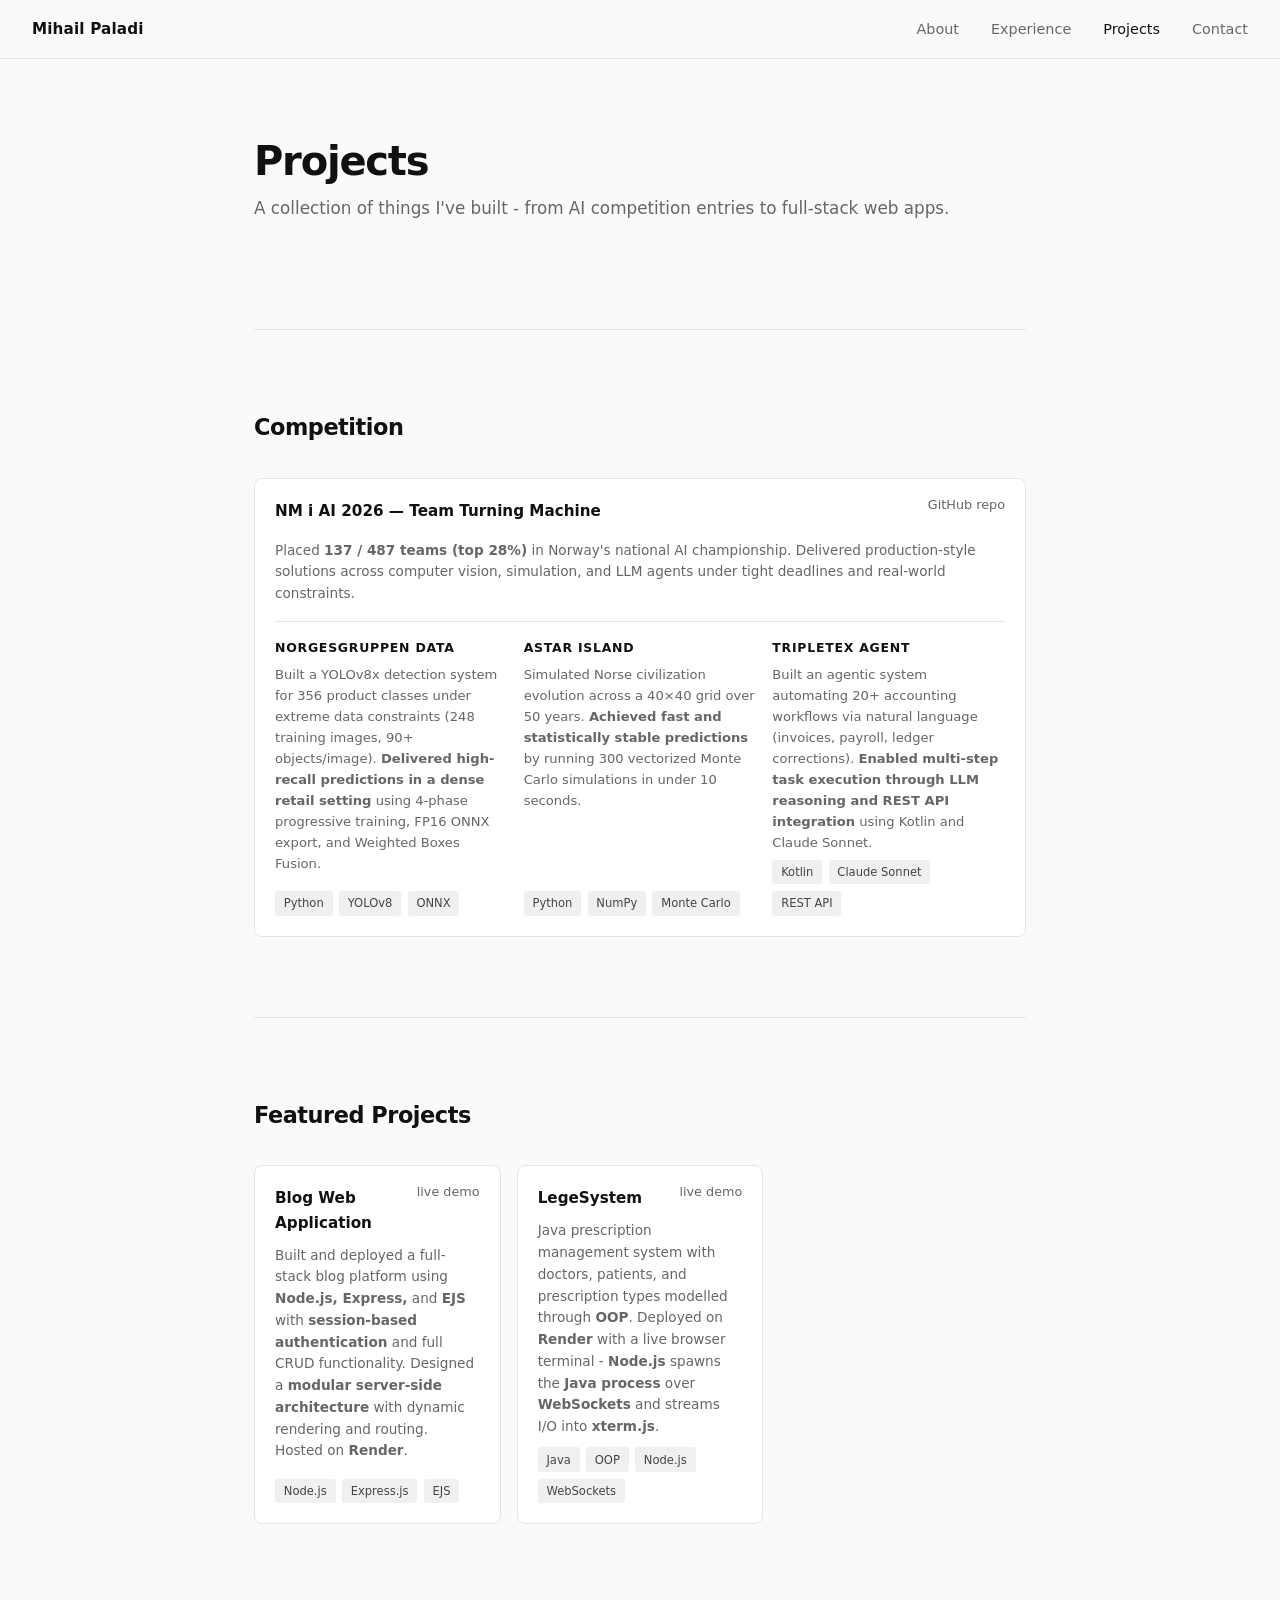
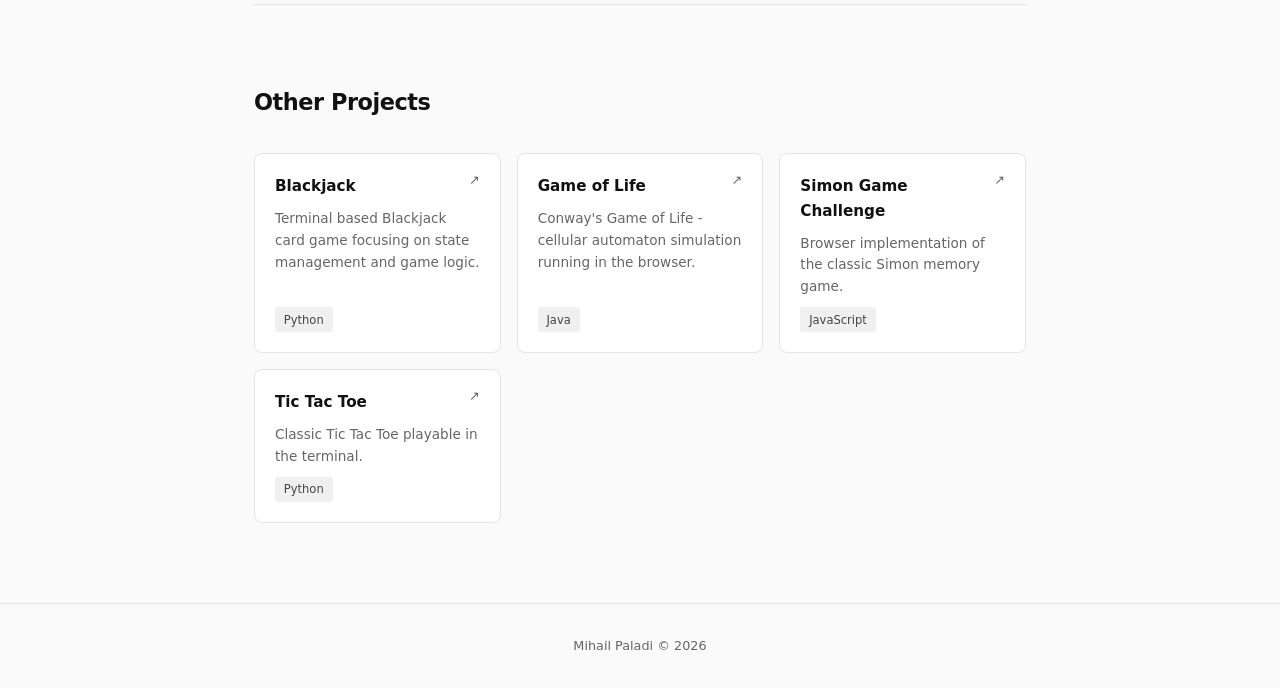
==== projects.html @ 1f40204e "update folder structure, add projects page, move script to own file" ====
<!DOCTYPE html>
<html lang="en">
<head>
  <meta charset="UTF-8" />
  <meta name="viewport" content="width=device-width, initial-scale=1.0" />
  <title>Projects &mdash; Mihail Paladi</title>
  <link rel="stylesheet" href="css/style.css" />
</head>
<body>

  <nav>
    <a href="index.html" class="nav-name">Mihail Paladi</a>
    <ul>
      <li><a href="index.html#about">About</a></li>
      <li><a href="index.html#experience">Experience</a></li>
      <li><a href="projects.html" class="nav-active">Projects</a></li>
      <li><a href="index.html#contact">Contact</a></li>
    </ul>
  </nav>

  <main>

    <section id="projects-hero">
      <h1 style="font-size: clamp(1.75rem, 4vw, 2.5rem); font-weight: 700; letter-spacing: -0.03em; line-height: 1.1; margin-bottom: 0.75rem;">Projects</h1>
      <p class="subtitle">A collection of things I've built - from AI competition entries to full-stack web apps.</p>
    </section>

    <section id="competition">
      <h2>Competition</h2>

      <div class="card card-featured" style="display: flex; flex-direction: column;">
        <div class="card-header">
          <div>
            <h4>NM i AI 2026 &mdash; Team Turning Machine</h4>
          </div>
          <a href="https://github.com/Mibiss/Turning-Machine" target="_blank" rel="noopener">GitHub repo</a>
        </div>
        <p>Placed <strong>137 / 487 teams (top 28%)</strong> in Norway's national AI championship. Delivered production-style solutions across computer vision, simulation, and LLM agents under tight deadlines and real-world constraints.</p>
        <div class="challenges">

          <div class="challenge">
            <span class="challenge-label">NorgesGruppen Data</span>
            <p>Built a YOLOv8x detection system for 356 product classes under extreme data constraints (248 training images, 90+ objects/image). <strong>Delivered high-recall predictions in a dense retail setting</strong> using 4-phase progressive training, FP16 ONNX export, and Weighted Boxes Fusion.</p>
            <div class="tags"><span>Python</span><span>YOLOv8</span><span>ONNX</span></div>
          </div>

          <div class="challenge">
            <span class="challenge-label">Astar Island</span>
            <p>Simulated Norse civilization evolution across a 40&times;40 grid over 50 years. <strong>Achieved fast and statistically stable predictions</strong> by running 300 vectorized Monte Carlo simulations in under 10 seconds.</p>
            <div class="tags"><span>Python</span><span>NumPy</span><span>Monte Carlo</span></div>
          </div>

          <div class="challenge">
            <span class="challenge-label">Tripletex Agent</span>
            <p>Built an agentic system automating 20+ accounting workflows via natural language (invoices, payroll, ledger corrections). <strong>Enabled multi-step task execution through LLM reasoning and REST API integration</strong> using Kotlin and Claude Sonnet.</p>
            <div class="tags"><span>Kotlin</span><span>Claude Sonnet</span><span>REST API</span></div>
          </div>

        </div>
      </div>
    </section>

    <section id="featured">
      <h2>Featured Projects</h2>

      <div class="project-grid">

        <div class="card">
          <div class="card-header">
            <h4>Blog Web Application</h4>
            <a href="https://blog-web-app-y3wl.onrender.com" target="_blank" rel="noopener" class="stretched-link">live demo</a>
          </div>
          <p>Built and deployed a full-stack blog platform using <strong>Node.js, Express,</strong> and <strong>EJS</strong> with <strong>session-based authentication</strong> and full CRUD functionality. Designed a <strong>modular server-side architecture</strong> with dynamic rendering and routing. Hosted on <strong>Render</strong>.</p>
          <div class="tags"><span>Node.js</span><span>Express.js</span><span>EJS</span></div>
        </div>

        <div class="card">
          <div class="card-header">
            <h4>LegeSystem</h4>
            <a href="https://legesystem.onrender.com" target="_blank" rel="noopener" class="stretched-link">live demo</a>
          </div>
          <p>Java prescription management system with doctors, patients, and prescription types modelled through <strong>OOP</strong>. Deployed on <strong>Render</strong> with a live browser terminal - <strong>Node.js</strong> spawns the <strong>Java process</strong> over <strong>WebSockets</strong> and streams I/O into <strong>xterm.js</strong>.</p>
          <div class="tags"><span>Java</span><span>OOP</span><span>Node.js</span><span>WebSockets</span></div>
        </div>

      </div>
    </section>

    <section id="other">
      <h2>Other Projects</h2>

      <div class="project-grid">

        <div class="card">
          <div class="card-header">
            <h4>Blackjack</h4>
            <a href="https://github.com/Mibiss/Black_Jack" target="_blank" rel="noopener">↗</a>
          </div>
          <p>Terminal based Blackjack card game focusing on state management and game logic.</p>
          <div class="tags"><span>Python</span></div>
        </div>

        <div class="card">
          <div class="card-header">
            <h4>Game of Life</h4>
            <a href="https://github.com/Mibiss/GameOfLife" target="_blank" rel="noopener">↗</a>
          </div>
          <p>Conway's Game of Life - cellular automaton simulation running in the browser.</p>
          <div class="tags"><span>Java</span></div>
        </div>

        <div class="card">
          <div class="card-header">
            <h4>Simon Game Challenge</h4>
            <a href="https://github.com/Mibiss/SimonGameChallenge" target="_blank" rel="noopener">↗</a>
          </div>
          <p>Browser implementation of the classic Simon memory game.</p>
          <div class="tags"><span>JavaScript</span></div>
        </div>

        <div class="card">
          <div class="card-header">
            <h4>Tic Tac Toe</h4>
            <a href="https://github.com/Mibiss/TicTacToe" target="_blank" rel="noopener">↗</a>
          </div>
          <p>Classic Tic Tac Toe playable in the terminal.</p>
          <div class="tags"><span>Python</span></div>
        </div>

      </div>
    </section>

  </main>

  <footer>
    <p>Mihail Paladi &copy; 2026</p>
  </footer>

  <script src="js/main.js"></script>

</body>
</html>
---- css/style.css ----
*, *::before, *::after {
  box-sizing: border-box;
  margin: 0;
  padding: 0;
}

:root {
  --bg: #fafafa;
  --surface: #ffffff;
  --border: #e5e5e5;
  --text: #111111;
  --muted: #666666;
  --accent: #111111;
  --tag-bg: #f0f0f0;
  --tag-text: #444444;
}

html {
  scroll-behavior: smooth;
}

body {
  font-family: system-ui, -apple-system, sans-serif;
  background: var(--bg);
  color: var(--text);
  line-height: 1.6;
  font-size: 1rem;
}

/* NAV */

nav {
  position: sticky;
  top: 0;
  background: var(--bg);
  border-bottom: 1px solid var(--border);
  display: flex;
  align-items: center;
  justify-content: space-between;
  padding: 1rem 2rem;
  z-index: 100;
}

.nav-name {
  font-weight: 600;
  font-size: 0.95rem;
  letter-spacing: 0.01em;
  text-decoration: none;
  color: var(--text);
}

nav ul {
  list-style: none;
  display: flex;
  gap: 2rem;
}

nav a {
  text-decoration: none;
  color: var(--muted);
  font-size: 0.9rem;
  transition: color 0.15s;
}

nav a:hover {
  color: var(--text);
}

nav a.nav-active {
  color: var(--text);
  font-weight: 500;
}

/* MAIN */

main {
  max-width: 820px;
  margin: 0 auto;
  padding: 0 1.5rem;
}

section {
  padding: 5rem 0;
  border-bottom: 1px solid var(--border);
}

section:last-child {
  border-bottom: none;
}

/* HERO */

#hero {
  padding: 6rem 0 5rem;
}

#hero h1 {
  font-size: clamp(2rem, 5vw, 3rem);
  font-weight: 700;
  letter-spacing: -0.03em;
  line-height: 1.1;
  margin-bottom: 0.75rem;
}

.subtitle {
  color: var(--muted);
  font-size: 1.05rem;
  margin-bottom: 1.75rem;
}

.hero-links {
  display: flex;
  gap: 1rem;
}

.hero-links a {
  text-decoration: none;
  color: var(--text);
  font-size: 0.9rem;
  font-weight: 500;
  padding: 0.45rem 1rem;
  border: 1px solid var(--border);
  border-radius: 6px;
  transition: background 0.15s, border-color 0.15s;
}

.hero-links a:hover {
  background: #f0f0f0;
  border-color: #ccc;
}

/* ABOUT */

#about > p {
  color: var(--muted);
  max-width: 600px;
  margin-bottom: 0.85rem;
}

#about > p:last-of-type {
  margin-bottom: 2rem;
}

.section-label {
  font-size: 0.78rem;
  font-weight: 600;
  text-transform: uppercase;
  letter-spacing: 0.08em;
  color: var(--muted);
  margin-bottom: 0.75rem;
  margin-top: 1.75rem;
}

.skill-groups {
  display: flex;
  flex-direction: column;
  gap: 0.75rem;
  margin-bottom: 1.75rem;
}

.skill-group {
  display: flex;
  align-items: flex-start;
  gap: 1rem;
}

.skill-group-label {
  font-size: 0.78rem;
  color: var(--muted);
  white-space: nowrap;
  min-width: 150px;
  padding-top: 0.3rem;
}

.skills {
  display: flex;
  flex-wrap: wrap;
  gap: 0.5rem;
}

.skills span {
  background: var(--tag-bg);
  color: var(--tag-text);
  font-size: 0.8rem;
  padding: 0.3rem 0.75rem;
  border-radius: 4px;
}

/* HEADINGS */

h2 {
  font-size: 1.4rem;
  font-weight: 700;
  letter-spacing: -0.02em;
  margin-bottom: 2rem;
}

h3.category {
  font-size: 0.8rem;
  font-weight: 600;
  text-transform: uppercase;
  letter-spacing: 0.08em;
  color: var(--muted);
  margin-bottom: 1rem;
  margin-top: 2.5rem;
}

h3.category:first-of-type {
  margin-top: 0;
}

/* PROJECT GRID */

.project-grid {
  display: grid;
  grid-template-columns: repeat(auto-fill, minmax(240px, 1fr));
  gap: 1rem;
}

.card {
  background: var(--surface);
  border: 1px solid var(--border);
  border-radius: 8px;
  padding: 1.25rem;
  display: flex;
  flex-direction: column;
  gap: 0.6rem;
  transition: border-color 0.15s, box-shadow 0.15s;
  position: relative;
}

.stretched-link::after {
  content: '';
  position: absolute;
  inset: 0;
}

.card:hover {
  border-color: #bbb;
  box-shadow: 0 2px 12px rgba(0,0,0,0.06);
}

.card-header {
  display: flex;
  justify-content: space-between;
  align-items: flex-start;
}

.card-header h4 {
  font-size: 0.95rem;
  font-weight: 600;
}

.card-header a {
  text-decoration: none;
  color: var(--muted);
  font-size: 0.8rem;
  line-height: 1;
  transition: color 0.15s;
  white-space: nowrap;
}

.card-header a:hover {
  color: var(--text);
}

.card p {
  font-size: 0.85rem;
  color: var(--muted);
  flex: 1;
}

.tags {
  display: flex;
  flex-wrap: wrap;
  gap: 0.4rem;
}

.tags span {
  background: var(--tag-bg);
  color: var(--tag-text);
  font-size: 0.72rem;
  padding: 0.2rem 0.55rem;
  border-radius: 3px;
}

/* FEATURED CARD */

.card-featured {
  grid-column: 1 / -1;
  gap: 1rem;
}

.card-meta {
  font-size: 0.78rem;
  color: var(--muted);
  margin-top: 0.2rem;
}

.challenges {
  display: grid;
  grid-template-columns: repeat(auto-fill, minmax(220px, 1fr));
  gap: 1rem;
  border-top: 1px solid var(--border);
  padding-top: 1rem;
}

.challenge {
  display: flex;
  flex-direction: column;
  gap: 0.4rem;
}

.challenge-label {
  font-size: 0.78rem;
  font-weight: 600;
  text-transform: uppercase;
  letter-spacing: 0.06em;
  color: var(--text);
}

.challenge p {
  font-size: 0.82rem;
  color: var(--muted);
}

/* ALL PROJECTS LINK */

.all-projects-link {
  margin-top: 1.5rem;
}

.all-projects-link a {
  text-decoration: none;
  color: var(--text);
  font-size: 0.9rem;
  font-weight: 500;
  padding: 0.45rem 1rem;
  border: 1px solid var(--border);
  border-radius: 6px;
  transition: background 0.15s, border-color 0.15s;
  display: inline-block;
}

.all-projects-link a:hover {
  background: #f0f0f0;
  border-color: #ccc;
}

/* EXPERIENCE */

.exp-entry {
  padding-bottom: 2rem;
  margin-bottom: 2rem;
  border-bottom: 1px solid var(--border);
}

.exp-entry:last-child {
  border-bottom: none;
  margin-bottom: 0;
  padding-bottom: 0;
}

.exp-header {
  display: flex;
  justify-content: space-between;
  align-items: flex-start;
  margin-bottom: 0.75rem;
  gap: 1rem;
}

.exp-header h4 {
  font-size: 0.95rem;
  font-weight: 600;
}

.exp-company {
  font-size: 0.85rem;
  color: var(--muted);
  margin-top: 0.15rem;
}

.exp-date {
  font-size: 0.78rem;
  color: var(--muted);
  white-space: nowrap;
  flex-shrink: 0;
}

.exp-entry ul {
  list-style: none;
  display: flex;
  flex-direction: column;
  gap: 0.35rem;
}

.exp-entry ul li {
  font-size: 0.875rem;
  color: var(--muted);
  padding-left: 1rem;
  position: relative;
}

.exp-entry ul li::before {
  content: "–";
  position: absolute;
  left: 0;
  color: var(--border);
}

.exp-note {
  font-size: 0.875rem;
  color: var(--muted);
}

/* CONTACT */

#contact p {
  color: var(--muted);
  margin-bottom: 1.5rem;
}

.contact-links {
  display: flex;
  flex-direction: column;
  gap: 0.6rem;
}

.contact-links a {
  text-decoration: none;
  color: var(--text);
  font-size: 0.95rem;
  font-weight: 500;
  transition: color 0.15s;
}

.contact-links a:hover {
  color: var(--muted);
}

/* FOOTER */

footer {
  text-align: center;
  padding: 2rem;
  font-size: 0.8rem;
  color: var(--muted);
  border-top: 1px solid var(--border);
}

/* RESPONSIVE */

@media (max-width: 600px) {
  nav {
    padding: 1rem;
  }

  nav ul {
    gap: 1.25rem;
  }

  .project-grid {
    grid-template-columns: 1fr;
  }
}
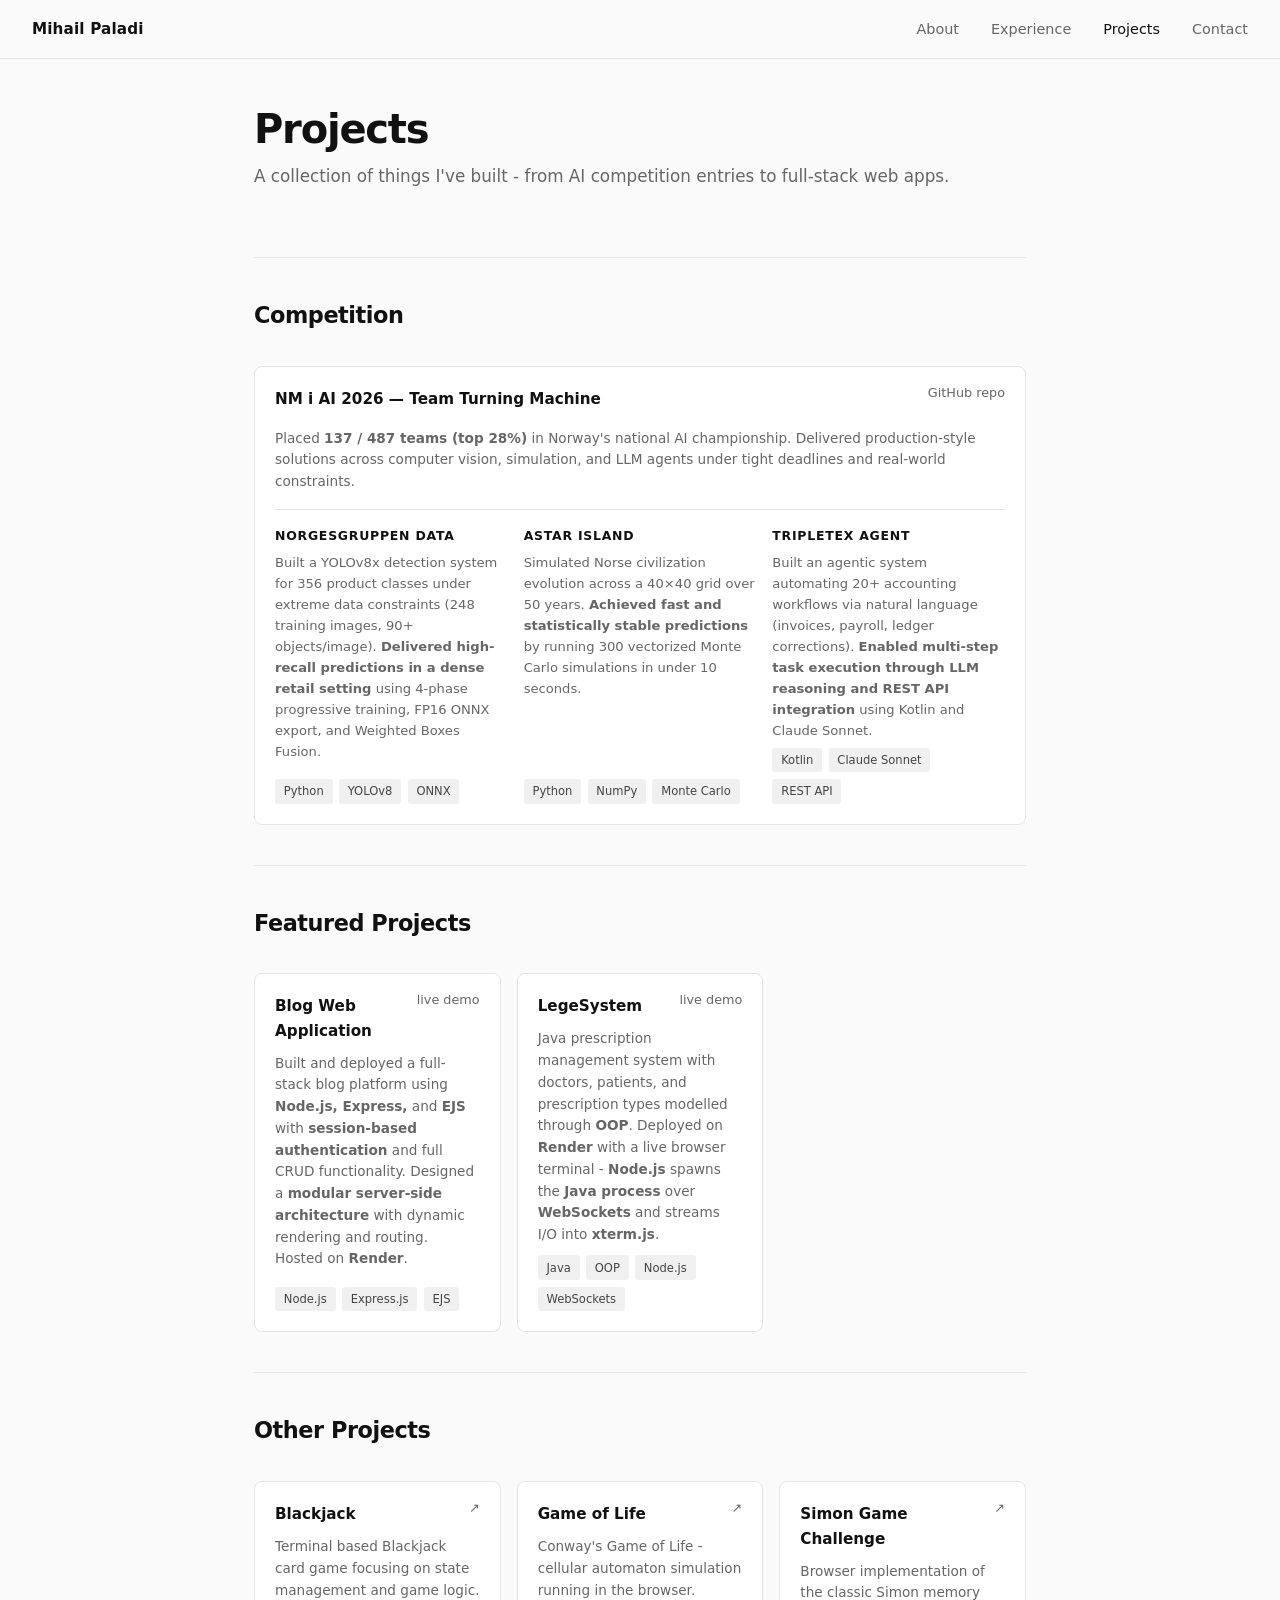
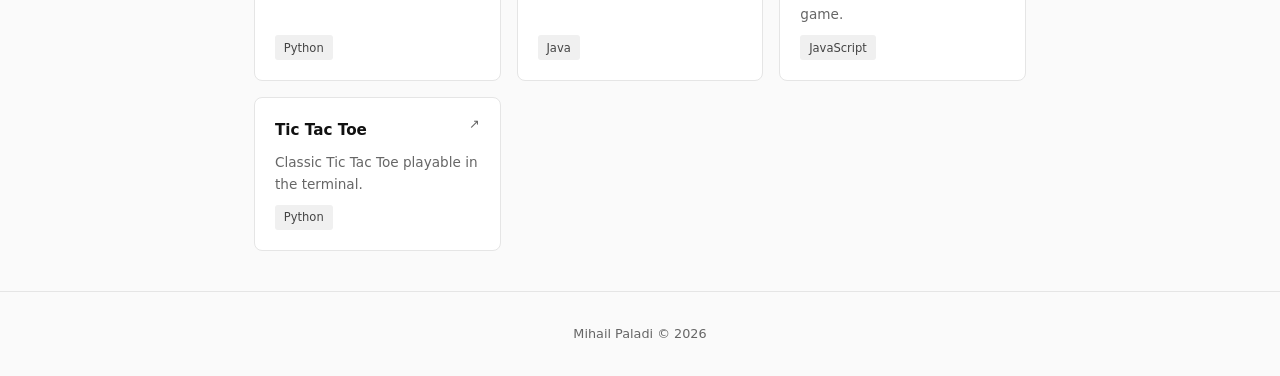
==== commit 10782539: "redirect fix to not open new tab" ====
--- a/projects.html
+++ b/projects.html
@@ -68,7 +68,7 @@
         <div class="card">
           <div class="card-header">
             <h4>Blog Web Application</h4>
-            <a href="https://blog-web-app-y3wl.onrender.com" target="_blank" rel="noopener" class="stretched-link">live demo</a>
+            <a href="https://blog-web-app-y3wl.onrender.com" class="stretched-link">live demo</a>
           </div>
           <p>Built and deployed a full-stack blog platform using <strong>Node.js, Express,</strong> and <strong>EJS</strong> with <strong>session-based authentication</strong> and full CRUD functionality. Designed a <strong>modular server-side architecture</strong> with dynamic rendering and routing. Hosted on <strong>Render</strong>.</p>
           <div class="tags"><span>Node.js</span><span>Express.js</span><span>EJS</span></div>
@@ -77,7 +77,7 @@
         <div class="card">
           <div class="card-header">
             <h4>LegeSystem</h4>
-            <a href="https://legesystem.onrender.com" target="_blank" rel="noopener" class="stretched-link">live demo</a>
+            <a href="https://legesystem.onrender.com" class="stretched-link">live demo</a>
           </div>
           <p>Java prescription management system with doctors, patients, and prescription types modelled through <strong>OOP</strong>. Deployed on <strong>Render</strong> with a live browser terminal - <strong>Node.js</strong> spawns the <strong>Java process</strong> over <strong>WebSockets</strong> and streams I/O into <strong>xterm.js</strong>.</p>
           <div class="tags"><span>Java</span><span>OOP</span><span>Node.js</span><span>WebSockets</span></div>
--- a/css/style.css
+++ b/css/style.css
@@ -80,7 +80,7 @@
 }
 
 section {
-  padding: 5rem 0;
+  padding: 2.5rem 0;
   border-bottom: 1px solid var(--border);
 }
 
@@ -90,8 +90,9 @@
 
 /* HERO */
 
-#hero {
-  padding: 6rem 0 5rem;
+#hero,
+#projects-hero {
+  padding: 3rem 0 2.5rem;
 }
 
 #hero h1 {
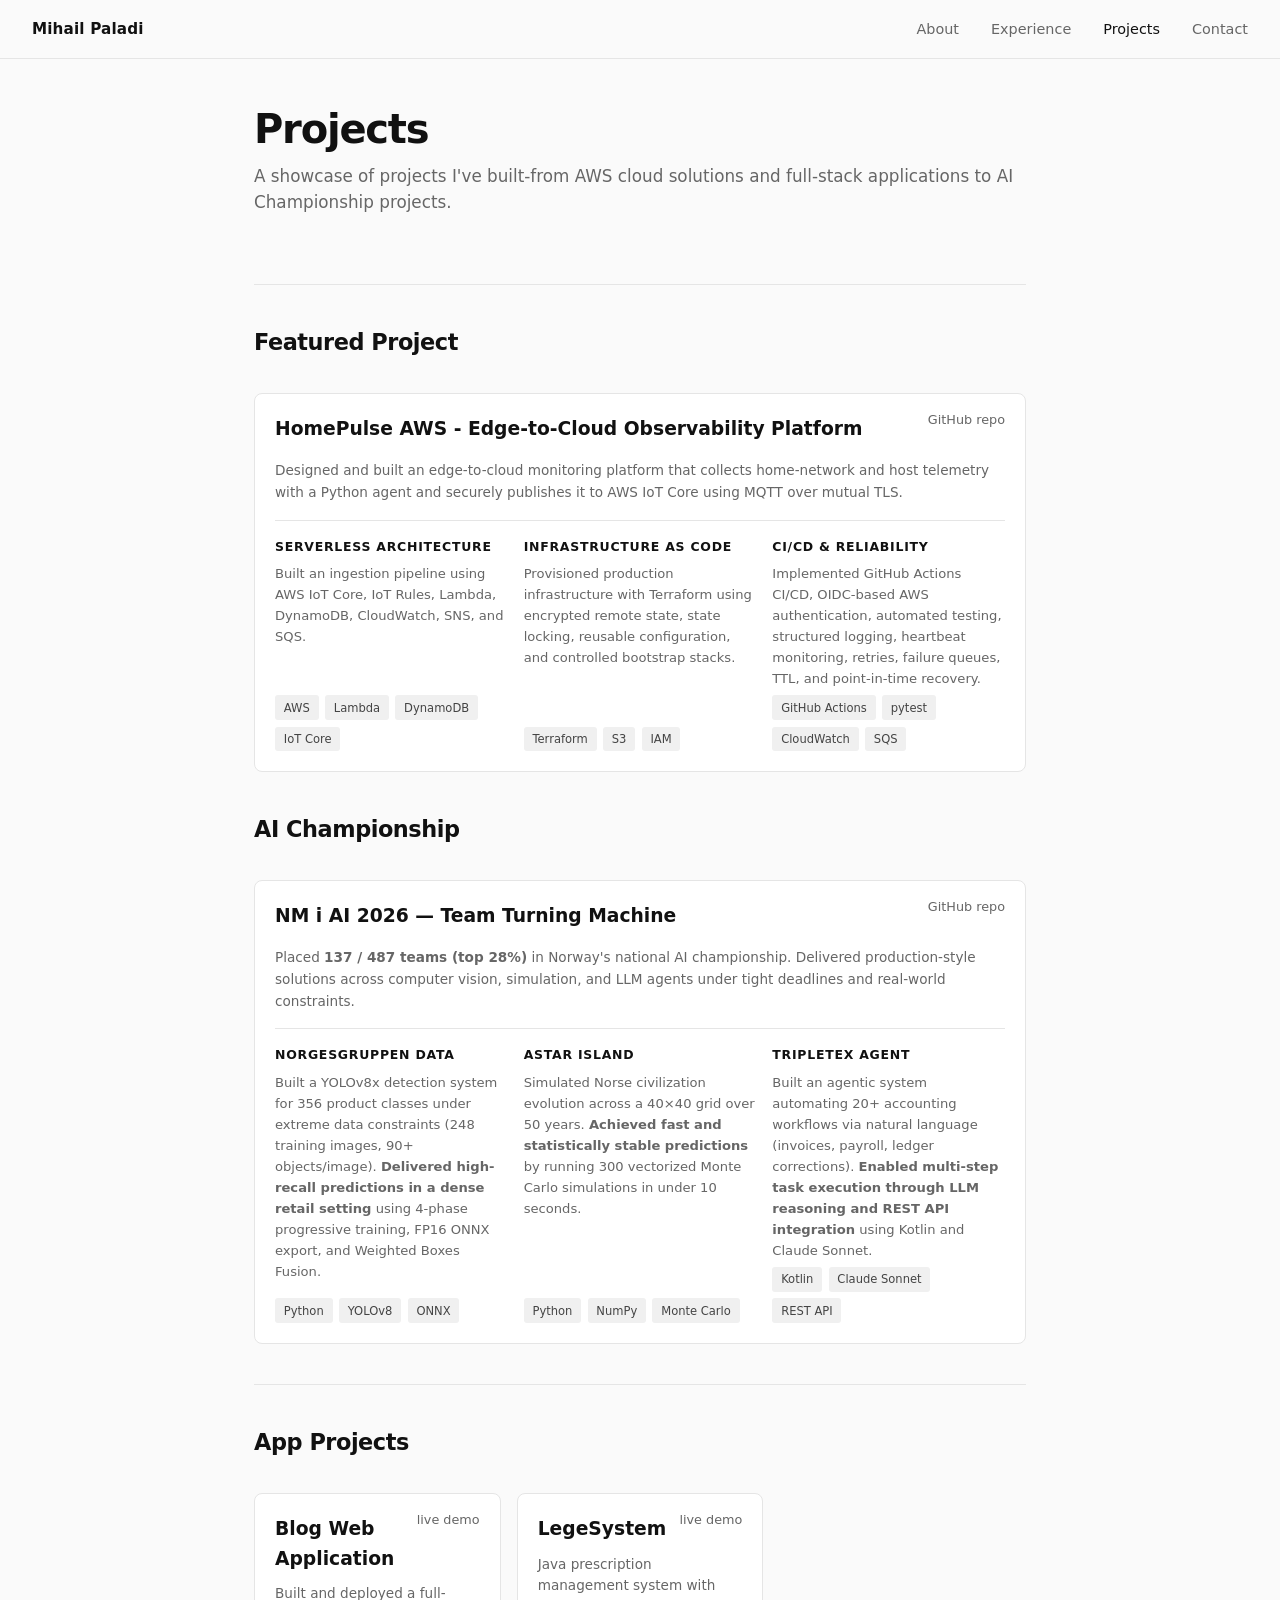
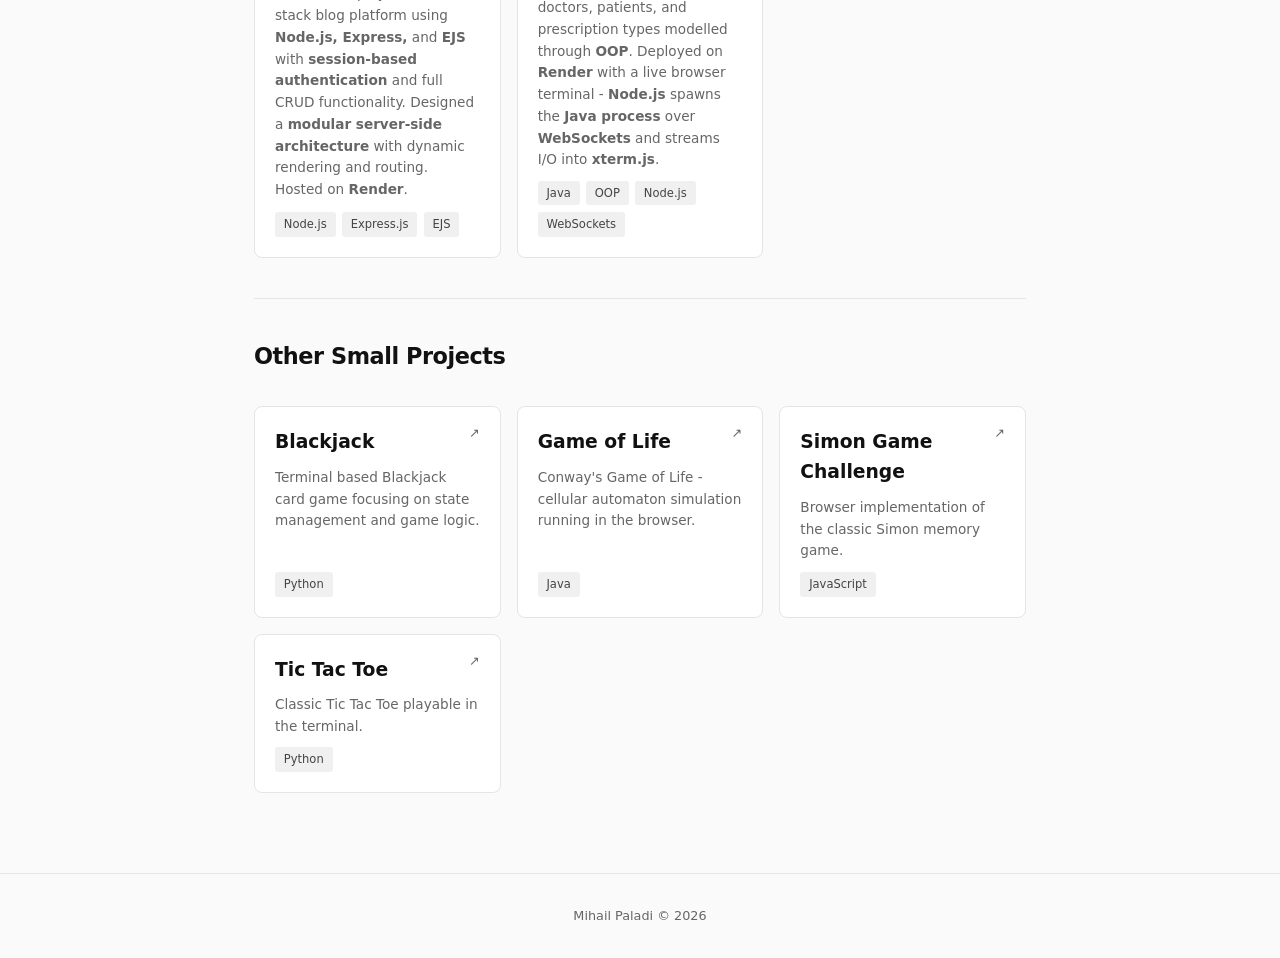
==== commit 4f71a979: "feat: add HomePulse project and restructure headers" ====
--- a/projects.html
+++ b/projects.html
@@ -3,7 +3,7 @@
 <head>
   <meta charset="UTF-8" />
   <meta name="viewport" content="width=device-width, initial-scale=1.0" />
-  <title>Projects &mdash; Mihail Paladi</title>
+  <title>Projects - Mihail Paladi</title>
   <link rel="stylesheet" href="css/style.css" />
 </head>
 <body>
@@ -19,19 +19,85 @@
   </nav>
 
   <main>
-
     <section id="projects-hero">
       <h1 style="font-size: clamp(1.75rem, 4vw, 2.5rem); font-weight: 700; letter-spacing: -0.03em; line-height: 1.1; margin-bottom: 0.75rem;">Projects</h1>
-      <p class="subtitle">A collection of things I've built - from AI competition entries to full-stack web apps.</p>
-    </section>
+      <p class="subtitle">A showcase of projects I've built-from AWS cloud solutions and full-stack applications to AI Championship projects.</p>
+    </section>
+
+    <section id="projects">
+      <h2 class="category">Featured Project</h2>
+      <div class="card card-featured">
+        <div class="card-header">
+          <div>
+            <h3>HomePulse AWS - Edge-to-Cloud Observability Platform</h3>
+          </div>
+          <a href="https://github.com/Mibiss/homepulse-aws"
+            target="_blank"
+            rel="noopener">
+            GitHub repo
+          </a>
+        </div>
+
+        <p>
+          Designed and built an edge-to-cloud monitoring platform that collects
+          home-network and host telemetry with a Python agent and securely
+          publishes it to AWS IoT Core using MQTT over mutual TLS.
+        </p>
+
+        <div class="challenges">
+
+          <div class="challenge">
+            <span class="challenge-label">Serverless Architecture</span>
+            <p>
+              Built an ingestion pipeline using AWS IoT Core, IoT Rules,
+              Lambda, DynamoDB, CloudWatch, SNS, and SQS.
+            </p>
+            <div class="tags">
+              <span>AWS</span>
+              <span>Lambda</span>
+              <span>DynamoDB</span>
+              <span>IoT Core</span>
+            </div>
+          </div>
+
+          <div class="challenge">
+            <span class="challenge-label">Infrastructure as Code</span>
+            <p>
+              Provisioned production infrastructure with Terraform using
+              encrypted remote state, state locking, reusable configuration,
+              and controlled bootstrap stacks.
+            </p>
+            <div class="tags">
+              <span>Terraform</span>
+              <span>S3</span>
+              <span>IAM</span>
+            </div>
+          </div>
+
+          <div class="challenge">
+            <span class="challenge-label">CI/CD & Reliability</span>
+            <p>
+              Implemented GitHub Actions CI/CD, OIDC-based AWS authentication,
+              automated testing, structured logging, heartbeat monitoring,
+              retries, failure queues, TTL, and point-in-time recovery.
+            </p>
+            <div class="tags">
+              <span>GitHub Actions</span>
+              <span>pytest</span>
+              <span>CloudWatch</span>
+              <span>SQS</span>
+            </div>
+          </div>
+        </div>
+      </div>
 
     <section id="competition">
-      <h2>Competition</h2>
+      <h2>AI Championship</h2>
 
       <div class="card card-featured" style="display: flex; flex-direction: column;">
         <div class="card-header">
           <div>
-            <h4>NM i AI 2026 &mdash; Team Turning Machine</h4>
+            <h3>NM i AI 2026 — Team Turning Machine</h3>
           </div>
           <a href="https://github.com/Mibiss/Turning-Machine" target="_blank" rel="noopener">GitHub repo</a>
         </div>
@@ -61,13 +127,13 @@
     </section>
 
     <section id="featured">
-      <h2>Featured Projects</h2>
+      <h2>App Projects</h2>
 
       <div class="project-grid">
 
         <div class="card">
           <div class="card-header">
-            <h4>Blog Web Application</h4>
+            <h3>Blog Web Application</h3>
             <a href="https://blog-web-app-y3wl.onrender.com" class="stretched-link">live demo</a>
           </div>
           <p>Built and deployed a full-stack blog platform using <strong>Node.js, Express,</strong> and <strong>EJS</strong> with <strong>session-based authentication</strong> and full CRUD functionality. Designed a <strong>modular server-side architecture</strong> with dynamic rendering and routing. Hosted on <strong>Render</strong>.</p>
@@ -76,7 +142,7 @@
 
         <div class="card">
           <div class="card-header">
-            <h4>LegeSystem</h4>
+            <h3>LegeSystem</h3>
             <a href="https://legesystem.onrender.com" class="stretched-link">live demo</a>
           </div>
           <p>Java prescription management system with doctors, patients, and prescription types modelled through <strong>OOP</strong>. Deployed on <strong>Render</strong> with a live browser terminal - <strong>Node.js</strong> spawns the <strong>Java process</strong> over <strong>WebSockets</strong> and streams I/O into <strong>xterm.js</strong>.</p>
@@ -87,13 +153,13 @@
     </section>
 
     <section id="other">
-      <h2>Other Projects</h2>
+      <h2>Other Small Projects</h2>
 
       <div class="project-grid">
 
         <div class="card">
           <div class="card-header">
-            <h4>Blackjack</h4>
+            <h3>Blackjack</h3>
             <a href="https://github.com/Mibiss/Black_Jack" target="_blank" rel="noopener">↗</a>
           </div>
           <p>Terminal based Blackjack card game focusing on state management and game logic.</p>
@@ -102,7 +168,7 @@
 
         <div class="card">
           <div class="card-header">
-            <h4>Game of Life</h4>
+            <h3>Game of Life</h3>
             <a href="https://github.com/Mibiss/GameOfLife" target="_blank" rel="noopener">↗</a>
           </div>
           <p>Conway's Game of Life - cellular automaton simulation running in the browser.</p>
@@ -111,7 +177,7 @@
 
         <div class="card">
           <div class="card-header">
-            <h4>Simon Game Challenge</h4>
+            <h3>Simon Game Challenge</h3>
             <a href="https://github.com/Mibiss/SimonGameChallenge" target="_blank" rel="noopener">↗</a>
           </div>
           <p>Browser implementation of the classic Simon memory game.</p>
@@ -120,7 +186,7 @@
 
         <div class="card">
           <div class="card-header">
-            <h4>Tic Tac Toe</h4>
+            <h3>Tic Tac Toe</h3>
             <a href="https://github.com/Mibiss/TicTacToe" target="_blank" rel="noopener">↗</a>
           </div>
           <p>Classic Tic Tac Toe playable in the terminal.</p>
--- a/css/style.css
+++ b/css/style.css
@@ -325,6 +325,14 @@
   color: var(--muted);
 }
 
+#projects .project-grid {
+  margin-top: 1rem;
+}
+
+#projects .card-featured + .card-featured {
+  margin-top: 1rem;
+}
+
 /* ALL PROJECTS LINK */
 
 .all-projects-link {
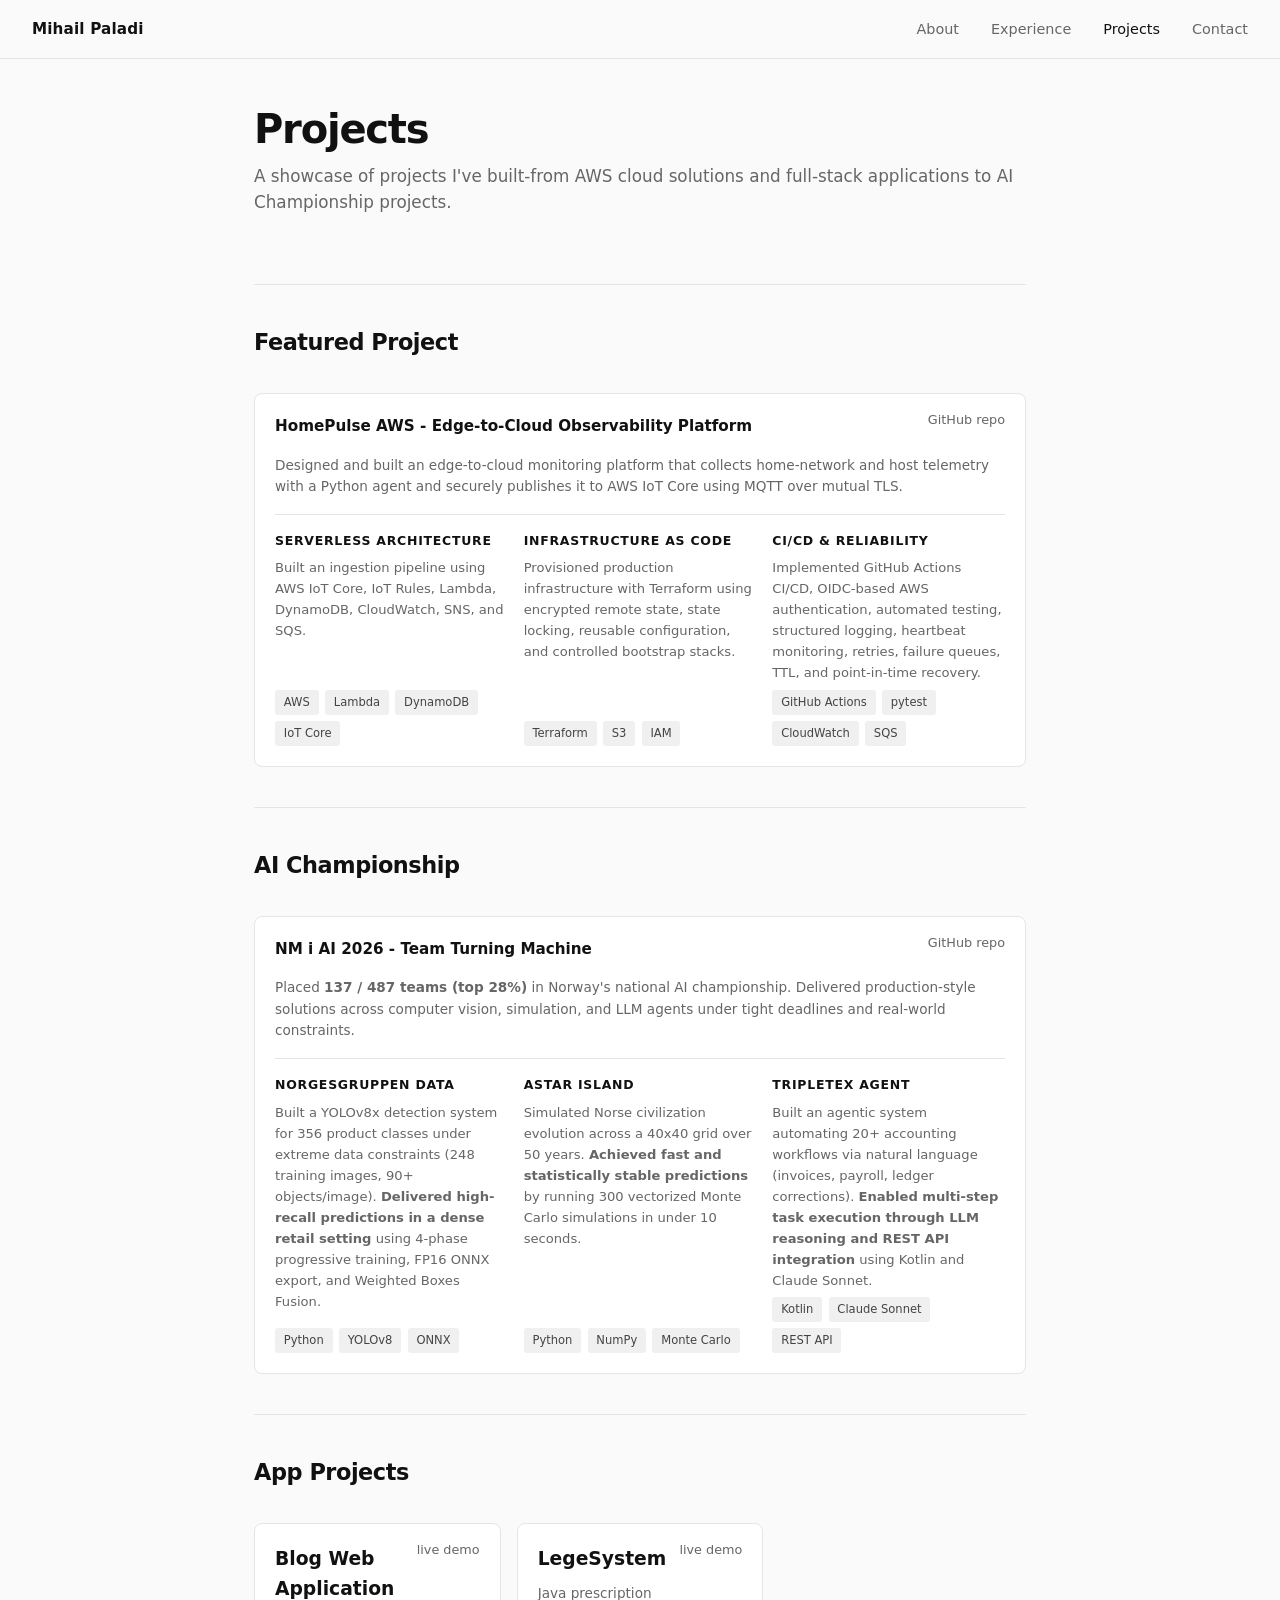
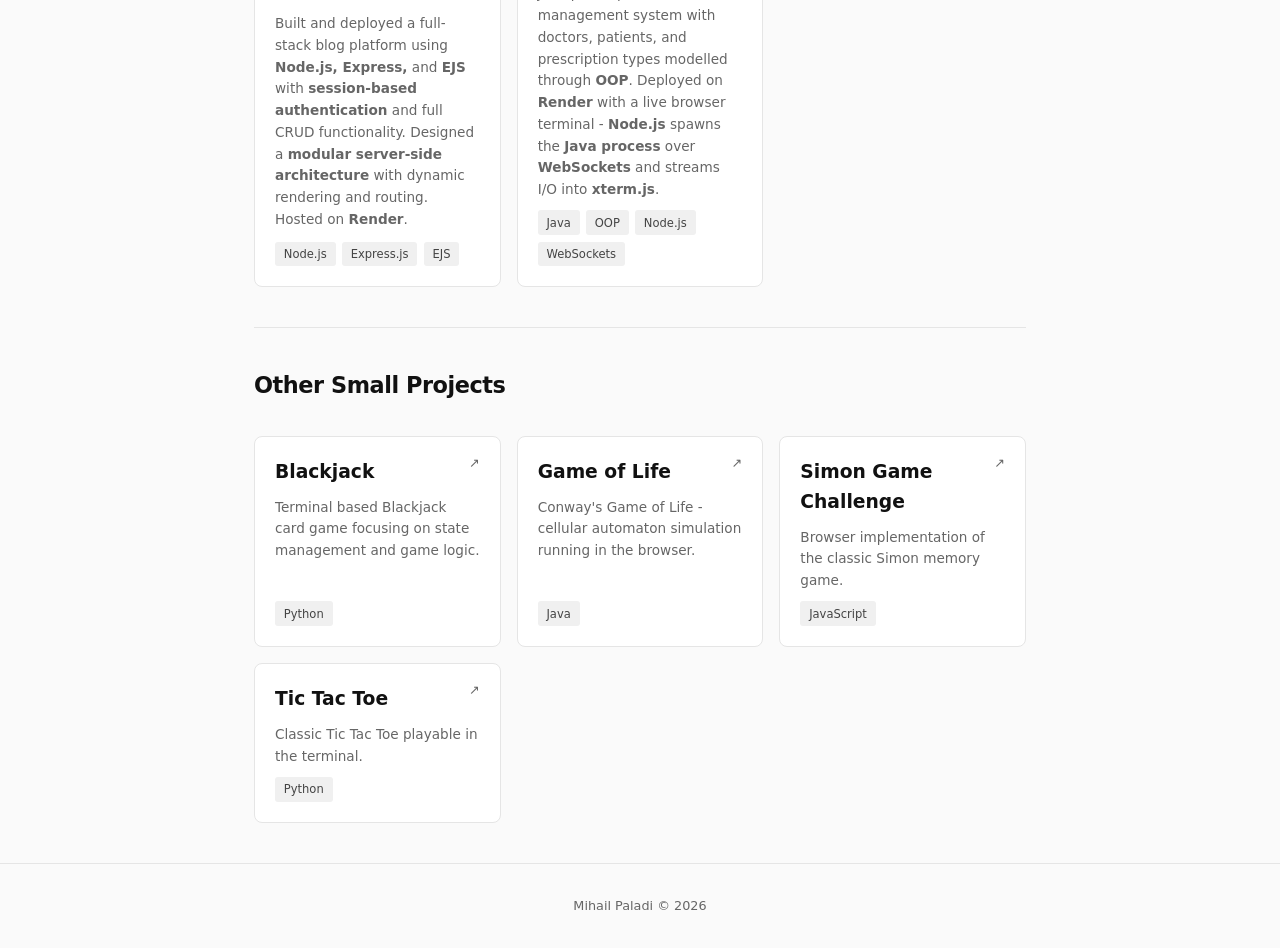
==== commit 97f8a4f4: "feat: add partials and fixed formatting" ====
--- a/projects.html
+++ b/projects.html
@@ -1,208 +1,173 @@
-<!DOCTYPE html>
+<!doctype html>
 <html lang="en">
-<head>
-  <meta charset="UTF-8" />
-  <meta name="viewport" content="width=device-width, initial-scale=1.0" />
-  <title>Projects - Mihail Paladi</title>
-  <link rel="stylesheet" href="css/style.css" />
-</head>
-<body>
+  <head>
+    <meta charset="UTF-8" />
+    <meta name="viewport" content="width=device-width, initial-scale=1.0" />
+    <title>Projects - Mihail Paladi</title>
+    <link rel="stylesheet" href="css/style.css" />
+  </head>
+  <body>
+    <nav>
+      <a href="index.html" class="nav-name">Mihail Paladi</a>
+      <ul>
+        <li><a href="index.html#about">About</a></li>
+        <li><a href="index.html#experience">Experience</a></li>
+        <li><a href="projects.html" class="nav-active">Projects</a></li>
+        <li><a href="index.html#contact">Contact</a></li>
+      </ul>
+    </nav>
 
-  <nav>
-    <a href="index.html" class="nav-name">Mihail Paladi</a>
-    <ul>
-      <li><a href="index.html#about">About</a></li>
-      <li><a href="index.html#experience">Experience</a></li>
-      <li><a href="projects.html" class="nav-active">Projects</a></li>
-      <li><a href="index.html#contact">Contact</a></li>
-    </ul>
-  </nav>
+    <main>
+      <section id="projects-hero">
+        <h1
+          style="
+            font-size: clamp(1.75rem, 4vw, 2.5rem);
+            font-weight: 700;
+            letter-spacing: -0.03em;
+            line-height: 1.1;
+            margin-bottom: 0.75rem;
+          "
+        >
+          Projects
+        </h1>
+        <p class="subtitle">
+          A showcase of projects I've built-from AWS cloud solutions and
+          full-stack applications to AI Championship projects.
+        </p>
+      </section>
 
-  <main>
-    <section id="projects-hero">
-      <h1 style="font-size: clamp(1.75rem, 4vw, 2.5rem); font-weight: 700; letter-spacing: -0.03em; line-height: 1.1; margin-bottom: 0.75rem;">Projects</h1>
-      <p class="subtitle">A showcase of projects I've built-from AWS cloud solutions and full-stack applications to AI Championship projects.</p>
-    </section>
+      <section id="projects">
+        <h2 class="category">Featured Project</h2>
+        <div id="homepulse-partial" class="card card-featured"></div>
+      </section>
 
-    <section id="projects">
-      <h2 class="category">Featured Project</h2>
-      <div class="card card-featured">
-        <div class="card-header">
-          <div>
-            <h3>HomePulse AWS - Edge-to-Cloud Observability Platform</h3>
-          </div>
-          <a href="https://github.com/Mibiss/homepulse-aws"
-            target="_blank"
-            rel="noopener">
-            GitHub repo
-          </a>
-        </div>
+      <section id="competition">
+        <h2>AI Championship</h2>
+        <div id="ai-competition-partial" class="card card-featured"></div>
+      </section>
 
-        <p>
-          Designed and built an edge-to-cloud monitoring platform that collects
-          home-network and host telemetry with a Python agent and securely
-          publishes it to AWS IoT Core using MQTT over mutual TLS.
-        </p>
+      <section id="featured">
+        <h2>App Projects</h2>
 
-        <div class="challenges">
-
-          <div class="challenge">
-            <span class="challenge-label">Serverless Architecture</span>
+        <div class="project-grid">
+          <div class="card">
+            <div class="card-header">
+              <h3>Blog Web Application</h3>
+              <a
+                href="https://blog-web-app-y3wl.onrender.com"
+                class="stretched-link"
+                >live demo</a
+              >
+            </div>
             <p>
-              Built an ingestion pipeline using AWS IoT Core, IoT Rules,
-              Lambda, DynamoDB, CloudWatch, SNS, and SQS.
+              Built and deployed a full-stack blog platform using
+              <strong>Node.js, Express,</strong> and <strong>EJS</strong> with
+              <strong>session-based authentication</strong> and full CRUD
+              functionality. Designed a
+              <strong>modular server-side architecture</strong> with dynamic
+              rendering and routing. Hosted on <strong>Render</strong>.
             </p>
             <div class="tags">
-              <span>AWS</span>
-              <span>Lambda</span>
-              <span>DynamoDB</span>
-              <span>IoT Core</span>
+              <span>Node.js</span><span>Express.js</span><span>EJS</span>
             </div>
           </div>
 
-          <div class="challenge">
-            <span class="challenge-label">Infrastructure as Code</span>
+          <div class="card">
+            <div class="card-header">
+              <h3>LegeSystem</h3>
+              <a href="https://legesystem.onrender.com" class="stretched-link"
+                >live demo</a
+              >
+            </div>
             <p>
-              Provisioned production infrastructure with Terraform using
-              encrypted remote state, state locking, reusable configuration,
-              and controlled bootstrap stacks.
+              Java prescription management system with doctors, patients, and
+              prescription types modelled through <strong>OOP</strong>. Deployed
+              on <strong>Render</strong> with a live browser terminal -
+              <strong>Node.js</strong> spawns the
+              <strong>Java process</strong> over <strong>WebSockets</strong> and
+              streams I/O into <strong>xterm.js</strong>.
             </p>
             <div class="tags">
-              <span>Terraform</span>
-              <span>S3</span>
-              <span>IAM</span>
-            </div>
-          </div>
-
-          <div class="challenge">
-            <span class="challenge-label">CI/CD & Reliability</span>
-            <p>
-              Implemented GitHub Actions CI/CD, OIDC-based AWS authentication,
-              automated testing, structured logging, heartbeat monitoring,
-              retries, failure queues, TTL, and point-in-time recovery.
-            </p>
-            <div class="tags">
-              <span>GitHub Actions</span>
-              <span>pytest</span>
-              <span>CloudWatch</span>
-              <span>SQS</span>
+              <span>Java</span><span>OOP</span><span>Node.js</span
+              ><span>WebSockets</span>
             </div>
           </div>
         </div>
-      </div>
+      </section>
 
-    <section id="competition">
-      <h2>AI Championship</h2>
+      <section id="other">
+        <h2>Other Small Projects</h2>
 
-      <div class="card card-featured" style="display: flex; flex-direction: column;">
-        <div class="card-header">
-          <div>
-            <h3>NM i AI 2026 — Team Turning Machine</h3>
-          </div>
-          <a href="https://github.com/Mibiss/Turning-Machine" target="_blank" rel="noopener">GitHub repo</a>
-        </div>
-        <p>Placed <strong>137 / 487 teams (top 28%)</strong> in Norway's national AI championship. Delivered production-style solutions across computer vision, simulation, and LLM agents under tight deadlines and real-world constraints.</p>
-        <div class="challenges">
-
-          <div class="challenge">
-            <span class="challenge-label">NorgesGruppen Data</span>
-            <p>Built a YOLOv8x detection system for 356 product classes under extreme data constraints (248 training images, 90+ objects/image). <strong>Delivered high-recall predictions in a dense retail setting</strong> using 4-phase progressive training, FP16 ONNX export, and Weighted Boxes Fusion.</p>
-            <div class="tags"><span>Python</span><span>YOLOv8</span><span>ONNX</span></div>
+        <div class="project-grid">
+          <div class="card">
+            <div class="card-header">
+              <h3>Blackjack</h3>
+              <a
+                href="https://github.com/Mibiss/Black_Jack"
+                target="_blank"
+                rel="noopener"
+                >↗</a
+              >
+            </div>
+            <p>
+              Terminal based Blackjack card game focusing on state management
+              and game logic.
+            </p>
+            <div class="tags"><span>Python</span></div>
           </div>
 
-          <div class="challenge">
-            <span class="challenge-label">Astar Island</span>
-            <p>Simulated Norse civilization evolution across a 40&times;40 grid over 50 years. <strong>Achieved fast and statistically stable predictions</strong> by running 300 vectorized Monte Carlo simulations in under 10 seconds.</p>
-            <div class="tags"><span>Python</span><span>NumPy</span><span>Monte Carlo</span></div>
+          <div class="card">
+            <div class="card-header">
+              <h3>Game of Life</h3>
+              <a
+                href="https://github.com/Mibiss/GameOfLife"
+                target="_blank"
+                rel="noopener"
+                >↗</a
+              >
+            </div>
+            <p>
+              Conway's Game of Life - cellular automaton simulation running in
+              the browser.
+            </p>
+            <div class="tags"><span>Java</span></div>
           </div>
 
-          <div class="challenge">
-            <span class="challenge-label">Tripletex Agent</span>
-            <p>Built an agentic system automating 20+ accounting workflows via natural language (invoices, payroll, ledger corrections). <strong>Enabled multi-step task execution through LLM reasoning and REST API integration</strong> using Kotlin and Claude Sonnet.</p>
-            <div class="tags"><span>Kotlin</span><span>Claude Sonnet</span><span>REST API</span></div>
+          <div class="card">
+            <div class="card-header">
+              <h3>Simon Game Challenge</h3>
+              <a
+                href="https://github.com/Mibiss/SimonGameChallenge"
+                target="_blank"
+                rel="noopener"
+                >↗</a
+              >
+            </div>
+            <p>Browser implementation of the classic Simon memory game.</p>
+            <div class="tags"><span>JavaScript</span></div>
           </div>
 
+          <div class="card">
+            <div class="card-header">
+              <h3>Tic Tac Toe</h3>
+              <a
+                href="https://github.com/Mibiss/TicTacToe"
+                target="_blank"
+                rel="noopener"
+                >↗</a
+              >
+            </div>
+            <p>Classic Tic Tac Toe playable in the terminal.</p>
+            <div class="tags"><span>Python</span></div>
+          </div>
         </div>
-      </div>
-    </section>
+      </section>
+    </main>
 
-    <section id="featured">
-      <h2>App Projects</h2>
+    <footer>
+      <p>Mihail Paladi &copy; 2026</p>
+    </footer>
 
-      <div class="project-grid">
-
-        <div class="card">
-          <div class="card-header">
-            <h3>Blog Web Application</h3>
-            <a href="https://blog-web-app-y3wl.onrender.com" class="stretched-link">live demo</a>
-          </div>
-          <p>Built and deployed a full-stack blog platform using <strong>Node.js, Express,</strong> and <strong>EJS</strong> with <strong>session-based authentication</strong> and full CRUD functionality. Designed a <strong>modular server-side architecture</strong> with dynamic rendering and routing. Hosted on <strong>Render</strong>.</p>
-          <div class="tags"><span>Node.js</span><span>Express.js</span><span>EJS</span></div>
-        </div>
-
-        <div class="card">
-          <div class="card-header">
-            <h3>LegeSystem</h3>
-            <a href="https://legesystem.onrender.com" class="stretched-link">live demo</a>
-          </div>
-          <p>Java prescription management system with doctors, patients, and prescription types modelled through <strong>OOP</strong>. Deployed on <strong>Render</strong> with a live browser terminal - <strong>Node.js</strong> spawns the <strong>Java process</strong> over <strong>WebSockets</strong> and streams I/O into <strong>xterm.js</strong>.</p>
-          <div class="tags"><span>Java</span><span>OOP</span><span>Node.js</span><span>WebSockets</span></div>
-        </div>
-
-      </div>
-    </section>
-
-    <section id="other">
-      <h2>Other Small Projects</h2>
-
-      <div class="project-grid">
-
-        <div class="card">
-          <div class="card-header">
-            <h3>Blackjack</h3>
-            <a href="https://github.com/Mibiss/Black_Jack" target="_blank" rel="noopener">↗</a>
-          </div>
-          <p>Terminal based Blackjack card game focusing on state management and game logic.</p>
-          <div class="tags"><span>Python</span></div>
-        </div>
-
-        <div class="card">
-          <div class="card-header">
-            <h3>Game of Life</h3>
-            <a href="https://github.com/Mibiss/GameOfLife" target="_blank" rel="noopener">↗</a>
-          </div>
-          <p>Conway's Game of Life - cellular automaton simulation running in the browser.</p>
-          <div class="tags"><span>Java</span></div>
-        </div>
-
-        <div class="card">
-          <div class="card-header">
-            <h3>Simon Game Challenge</h3>
-            <a href="https://github.com/Mibiss/SimonGameChallenge" target="_blank" rel="noopener">↗</a>
-          </div>
-          <p>Browser implementation of the classic Simon memory game.</p>
-          <div class="tags"><span>JavaScript</span></div>
-        </div>
-
-        <div class="card">
-          <div class="card-header">
-            <h3>Tic Tac Toe</h3>
-            <a href="https://github.com/Mibiss/TicTacToe" target="_blank" rel="noopener">↗</a>
-          </div>
-          <p>Classic Tic Tac Toe playable in the terminal.</p>
-          <div class="tags"><span>Python</span></div>
-        </div>
-
-      </div>
-    </section>
-
-  </main>
-
-  <footer>
-    <p>Mihail Paladi &copy; 2026</p>
-  </footer>
-
-  <script src="js/main.js"></script>
-
-</body>
+    <script src="js/main.js"></script>
+  </body>
 </html>
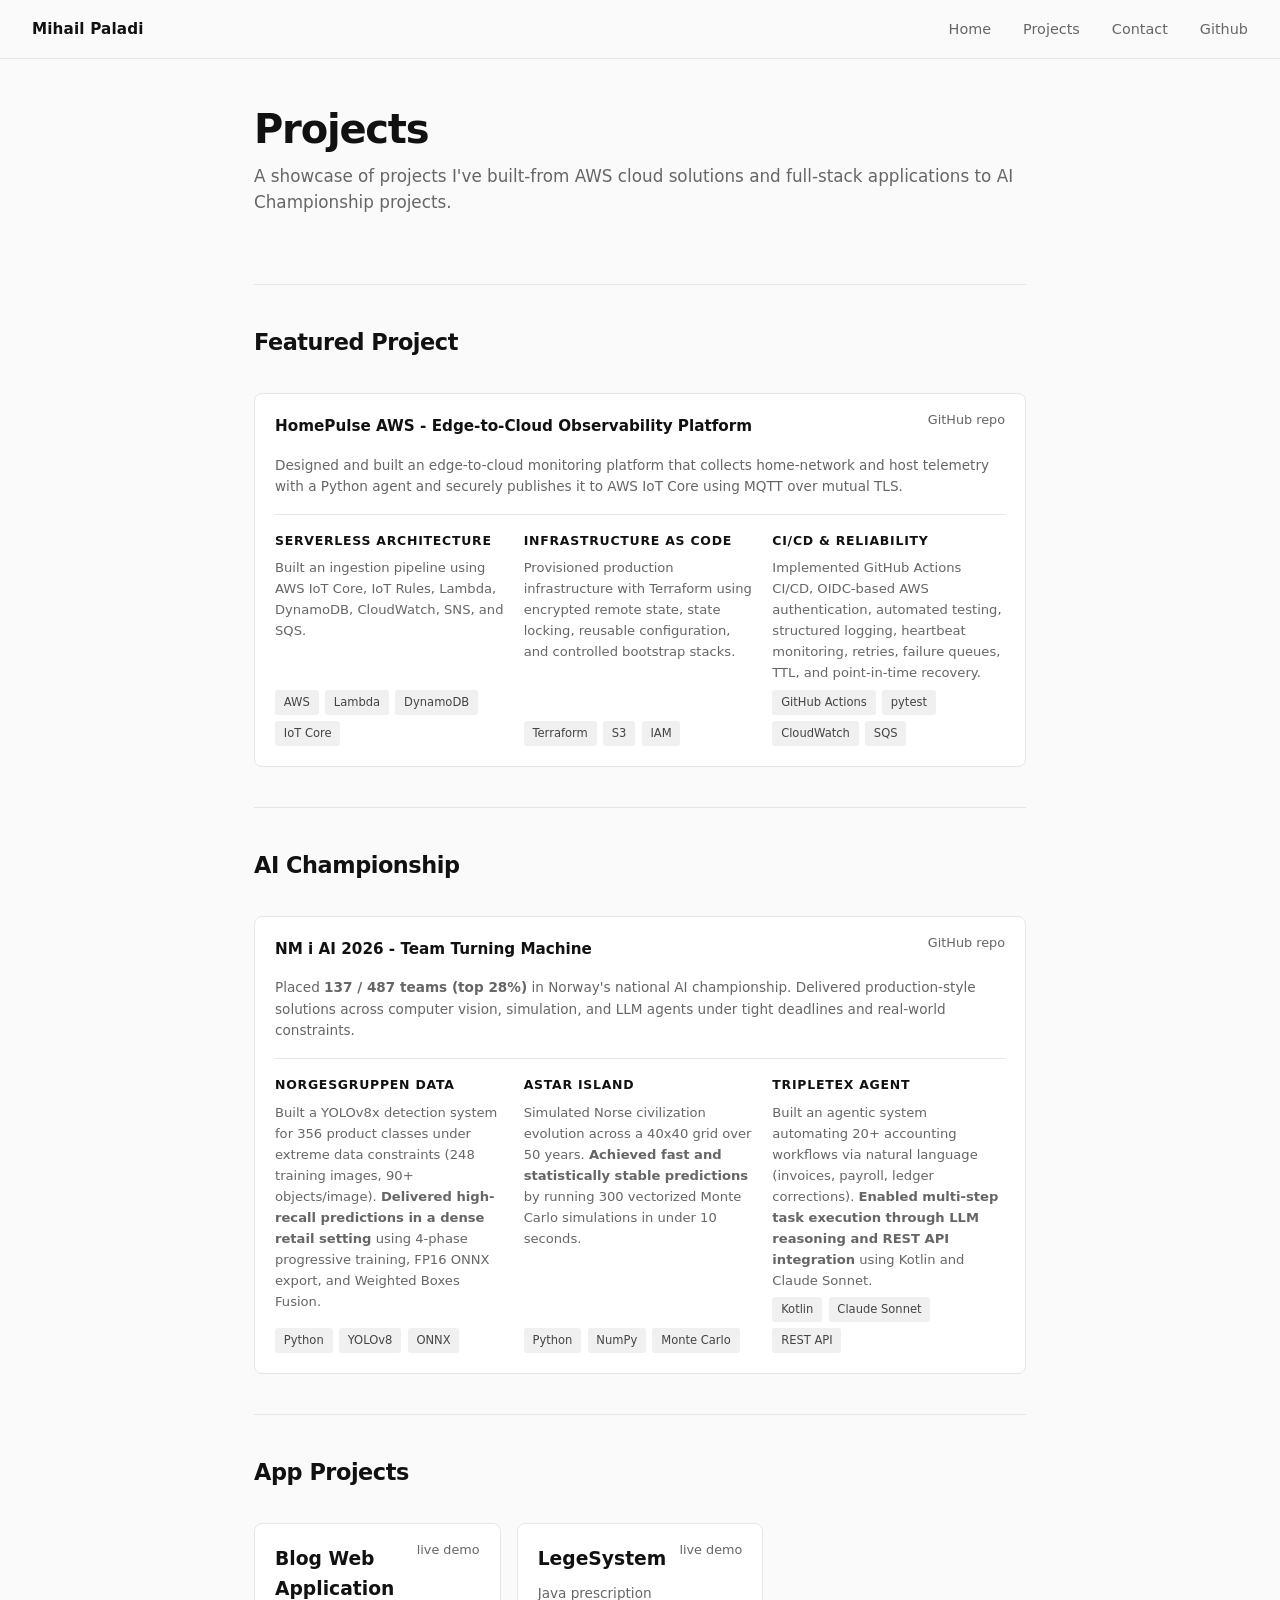
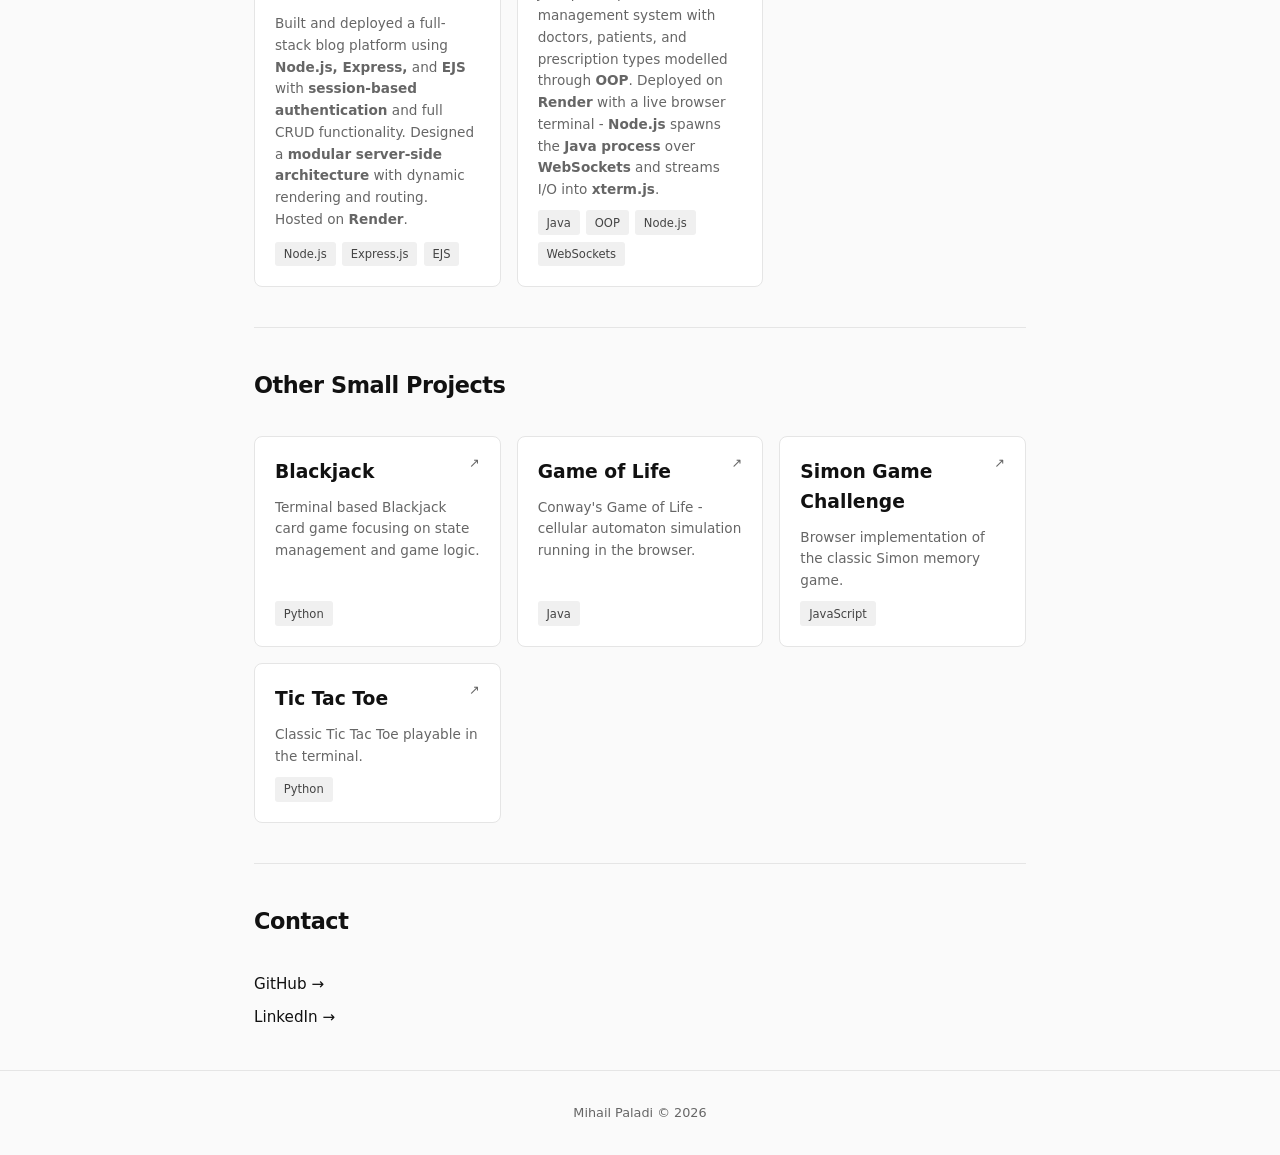
==== commit 07162c38: "feat: add navbar, contact and footer partial" ====
--- a/projects.html
+++ b/projects.html
@@ -7,15 +7,7 @@
     <link rel="stylesheet" href="css/style.css" />
   </head>
   <body>
-    <nav>
-      <a href="index.html" class="nav-name">Mihail Paladi</a>
-      <ul>
-        <li><a href="index.html#about">About</a></li>
-        <li><a href="index.html#experience">Experience</a></li>
-        <li><a href="projects.html" class="nav-active">Projects</a></li>
-        <li><a href="index.html#contact">Contact</a></li>
-      </ul>
-    </nav>
+    <div id="navbar-partial"></div>
 
     <main>
       <section id="projects-hero">
@@ -162,11 +154,10 @@
           </div>
         </div>
       </section>
+      <div id="contact-partial"></div>
     </main>
 
-    <footer>
-      <p>Mihail Paladi &copy; 2026</p>
-    </footer>
+    <div id="footer-partial"></div>
 
     <script src="js/main.js"></script>
   </body>
--- a/css/style.css
+++ b/css/style.css
@@ -29,16 +29,19 @@
 
 /* NAV */
 
-nav {
+#navbar-partial {
   position: sticky;
   top: 0;
+  z-index: 100;
+}
+
+nav {
   background: var(--bg);
   border-bottom: 1px solid var(--border);
   display: flex;
   align-items: center;
   justify-content: space-between;
   padding: 1rem 2rem;
-  z-index: 100;
 }
 
 .nav-name {
